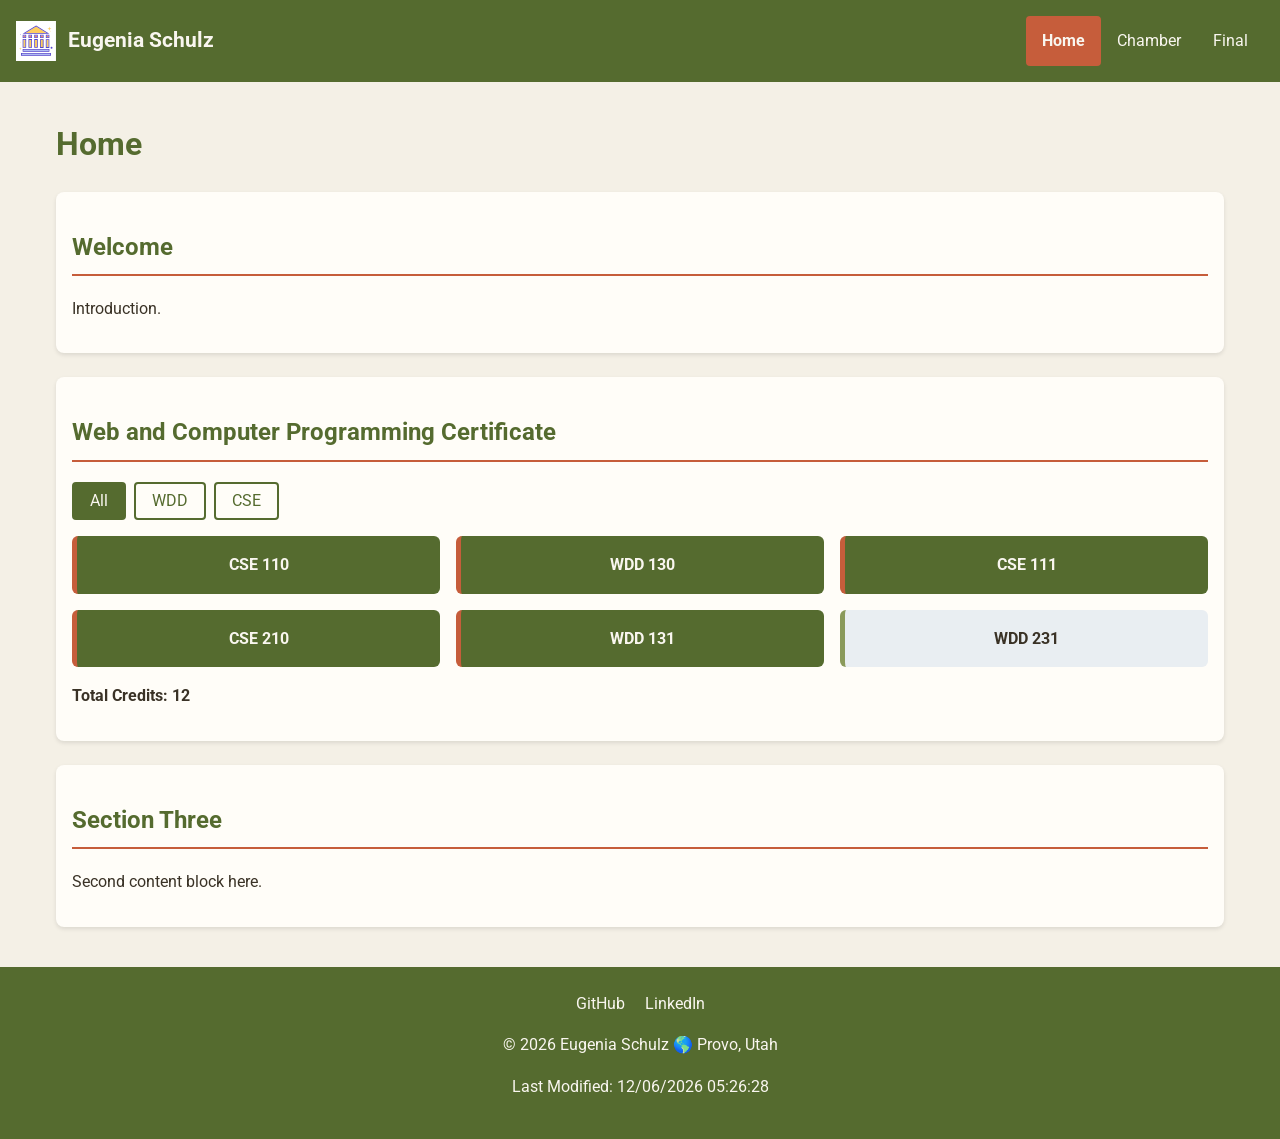
==== index.html @ d8b2c605 "week01" ====
<!DOCTYPE html>
<html lang="en">
<head>
    <meta charset="UTF-8">
    <meta name="viewport" content="width=device-width, initial-scale=1.0">
    <title>Home | Eugenia Schulz - WDD 231</title>
    <meta name="description" content="The Chamber of Commerce Site Plan.">
    <meta name="author" content="Eugenia Schulz">

    <link rel="preconnect" href="https://fonts.googleapis.com">
    <link rel="preconnect" href="https://fonts.gstatic.com" crossorigin>
    <link href="https://fonts.googleapis.com/css2?family=Roboto:wght@400;700&display=swap" rel="stylesheet">

    <link rel="stylesheet" href="styles/normalize.css">
    <link rel="stylesheet" href="styles/small.css">
    <link rel="stylesheet" href="styles/larger.css">

    <script src="scripts/navigation.js" defer></script>
    <script src="scripts/date.js" defer></script>
    <script src="scripts/course.js" defer></script>
</head>
<body>
    <header>
        <img src="images/logo.svg" alt="Site logo" class="logo">
        <span class="site-name">Eugenia Schulz</span>
        <button id="menu-button" aria-label="Open menu">&#9776;</button>
        <nav id="nav-menu">
            <ul>
                <li><a href="index.html" class="active">Home</a></li>
                <li><a href="#">Chamber</a></li>
                <li><a href="#">Final</a></li>
            </ul>
        </nav>
    </header>

    <main>
        <h1>Home</h1>

        <section class="intro">
            <h2>Welcome</h2>
            <p>Introduction.</p>
        </section>

        <section class="certificate">
            <h2>Web and Computer Programming Certificate</h2>
            <menu class="filters">
                <button id="all" class="active-filter">All</button>
                <button id="wdd">WDD</button>
                <button id="cse">CSE</button>
            </menu>
            <div class="courses"></div>
            <p class="credits-total">Total Credits: <span id="credits"></span></p>
        </section>

        <section class="extra">
            <h2>Section Three</h2>
            <p>Second content block here.</p>
        </section>
    </main>

    <footer>
        <div class="social">
            <a href="https://github.com/eugebyuidaho" target="_blank" rel="noopener">GitHub</a>
            <a href="https://www.linkedin.com/in/yourprofile" target="_blank" rel="noopener">LinkedIn</a>
        </div>
        <p>&copy; <span id="currentyear"></span> Eugenia Schulz 🌎 Provo, Utah</p>
        <p id="lastModified"></p>
    </footer>
</body>
</html>
---- styles/small.css ----
:root {
  --primary: #556b2f;
  --secondary: #8a9a5b;
  --accent: #c65d3b;
  --bg: #f4f0e6; 
  --card-bg: #fffdf8;
  --text: #3a3226;
  --text-light: #f9f6ef;
}

* { box-sizing: border-box; }

body {
  font-family: 'Roboto', sans-serif;
  background-color: var(--bg);
  color: var(--text);
  margin: 0;
  line-height: 1.6;
}


header {
  display: flex;
  flex-wrap: wrap;
  align-items: center;
  background-color: var(--primary);
  color: var(--text-light);
  padding: 1rem;
}

.logo { width: 40px; height: 40px; }

.site-name {
  font-size: 1.3rem;
  font-weight: 700;
  margin-left: 0.75rem;
}

#menu-button {
  margin-left: auto;        
  font-size: 1.5rem;
  background: none;
  border: none;
  color: var(--text-light);
  cursor: pointer;
  padding: 0.25rem 0.5rem;
}


#nav-menu { width: 100%; }

#nav-menu ul {
  display: none;
  list-style: none;
  margin: 0;
  padding: 0;
}

#nav-menu.open ul { display: block; } 

#nav-menu a {
  display: block;
  padding: 0.75rem 1rem;
  color: var(--text-light);
  text-decoration: none;
  border-top: 1px solid var(--secondary);
}

#nav-menu a:hover { background-color: var(--secondary); }


#nav-menu a.active {
  background-color: var(--accent);
  font-weight: 700;
}


main {
  padding: 1rem;
  max-width: 1200px;
  margin: 0 auto; 
}

h1 { color: var(--primary); }

section {
  background-color: var(--card-bg);
  padding: 1rem;
  margin-bottom: 1.5rem;
  border-radius: 8px;
  box-shadow: 0 2px 4px rgba(0,0,0,0.1);
}

section h2 {
  color: var(--primary);
  border-bottom: 2px solid var(--accent);
  padding-bottom: 0.5rem;
}


.filters {
  display: flex;
  gap: 0.5rem;
  padding: 0;
  margin: 1rem 0;
}

.filters button {
  padding: 0.5rem 1rem;
  border: 2px solid var(--primary);
  background-color: var(--card-bg);
  color: var(--primary);
  cursor: pointer;
  border-radius: 4px;
}

.filters button:hover {
  background-color: var(--secondary);
  color: var(--text-light);
}

.filters button.active-filter {
  background-color: var(--primary);
  color: var(--text-light);
}


.courses {
  display: grid;
  grid-template-columns: 1fr; 
  gap: 1rem;
  margin-top: 1rem;
}

.course-card {
  padding: 1rem;
  border-radius: 6px;
  border-left: 5px solid var(--secondary);
  background-color: #e9eef2;
  text-align: center;
  font-weight: 700;
}


.course-card.completed {
  background-color: var(--primary);
  color: var(--text-light);
  border-left-color: var(--accent);
}

.credits-total {
  margin-top: 1rem;
  font-weight: 700;
}


footer {
  background-color: var(--primary);
  color: var(--text-light);
  text-align: center;
  padding: 1.5rem 1rem;
}

.social { margin-bottom: 0.5rem; }

.social a {
  color: var(--text-light);
  margin: 0 0.5rem;
  text-decoration: none;
}

.social a:hover { text-decoration: underline; }
---- styles/larger.css ----
@media (min-width: 640px) {


  #menu-button { display: none; }


  #nav-menu {
    width: auto;
    margin-left: auto;
  }

  #nav-menu ul {
    display: flex; 
  }

  #nav-menu a {
    border-top: none; 
    border-radius: 4px;
  }


  .courses {
    grid-template-columns: repeat(3, 1fr);
  }
}
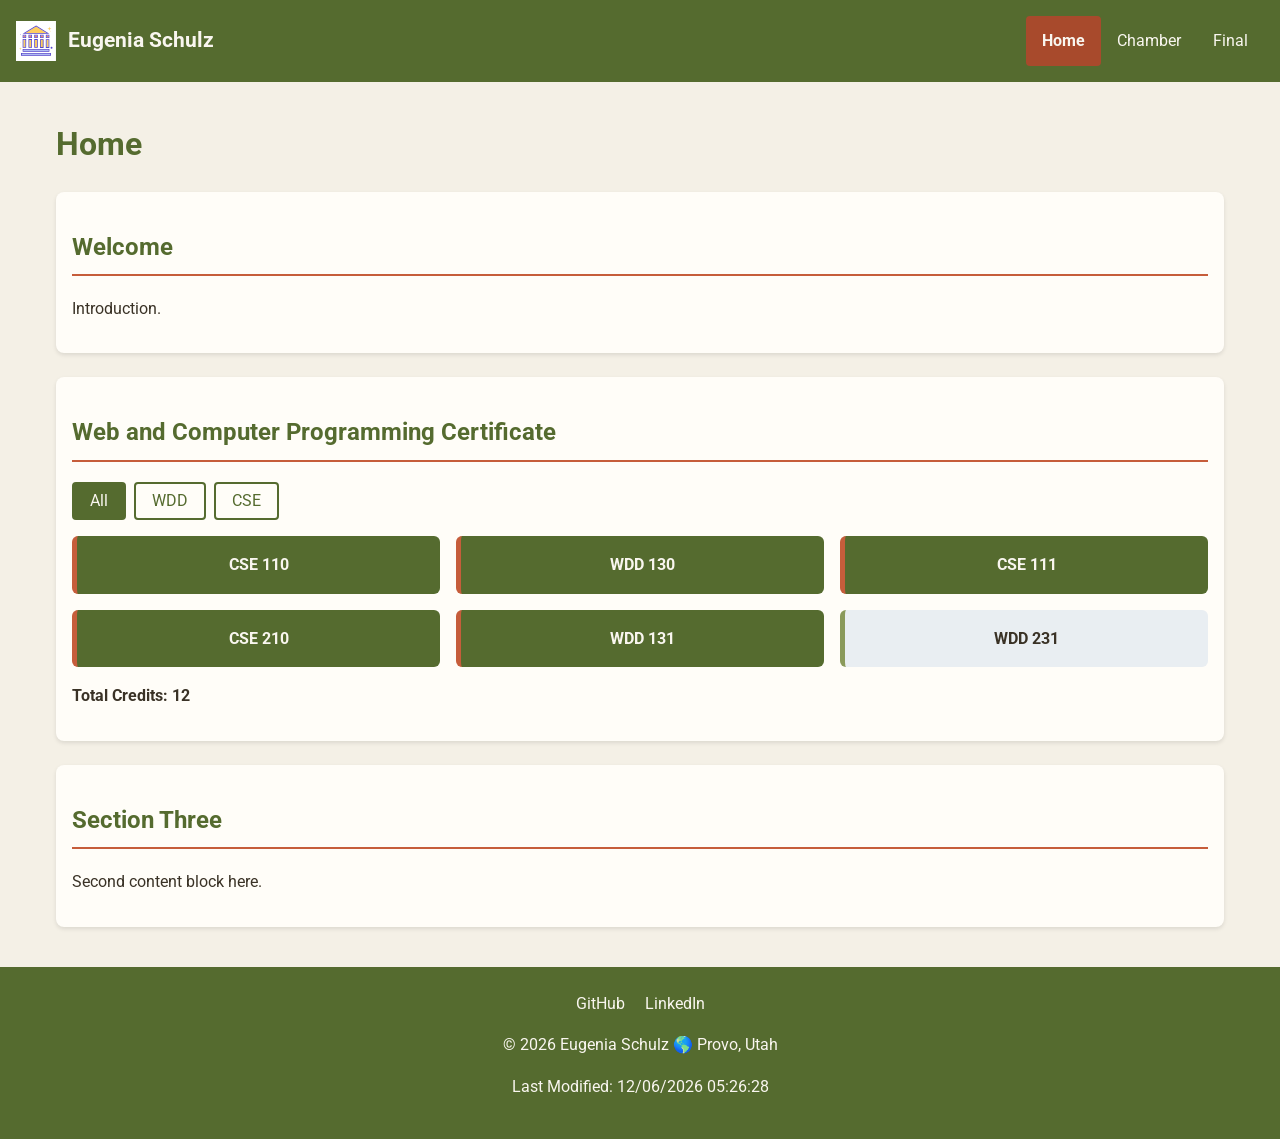
==== commit 4bd5a37f: "week01" ====
--- a/index.html
+++ b/index.html
@@ -4,7 +4,7 @@
     <meta charset="UTF-8">
     <meta name="viewport" content="width=device-width, initial-scale=1.0">
     <title>Home | Eugenia Schulz - WDD 231</title>
-    <meta name="description" content="The Chamber of Commerce Site Plan.">
+    <meta name="description" content="Home Page for The Chamber of Commerce Site Plan, showing my progress through the BYU-Idaho Web and Computer Programming Certificate.">
     <meta name="author" content="Eugenia Schulz">
 
     <link rel="preconnect" href="https://fonts.googleapis.com">
@@ -43,11 +43,11 @@
 
         <section class="certificate">
             <h2>Web and Computer Programming Certificate</h2>
-            <menu class="filters">
+            <div class="filters">
                 <button id="all" class="active-filter">All</button>
                 <button id="wdd">WDD</button>
                 <button id="cse">CSE</button>
-            </menu>
+            </div>
             <div class="courses"></div>
             <p class="credits-total">Total Credits: <span id="credits"></span></p>
         </section>
--- a/styles/small.css
+++ b/styles/small.css
@@ -70,7 +70,7 @@
 
 
 #nav-menu a.active {
-  background-color: var(--accent);
+  background-color: #a84a2c;
   font-weight: 700;
 }
 
